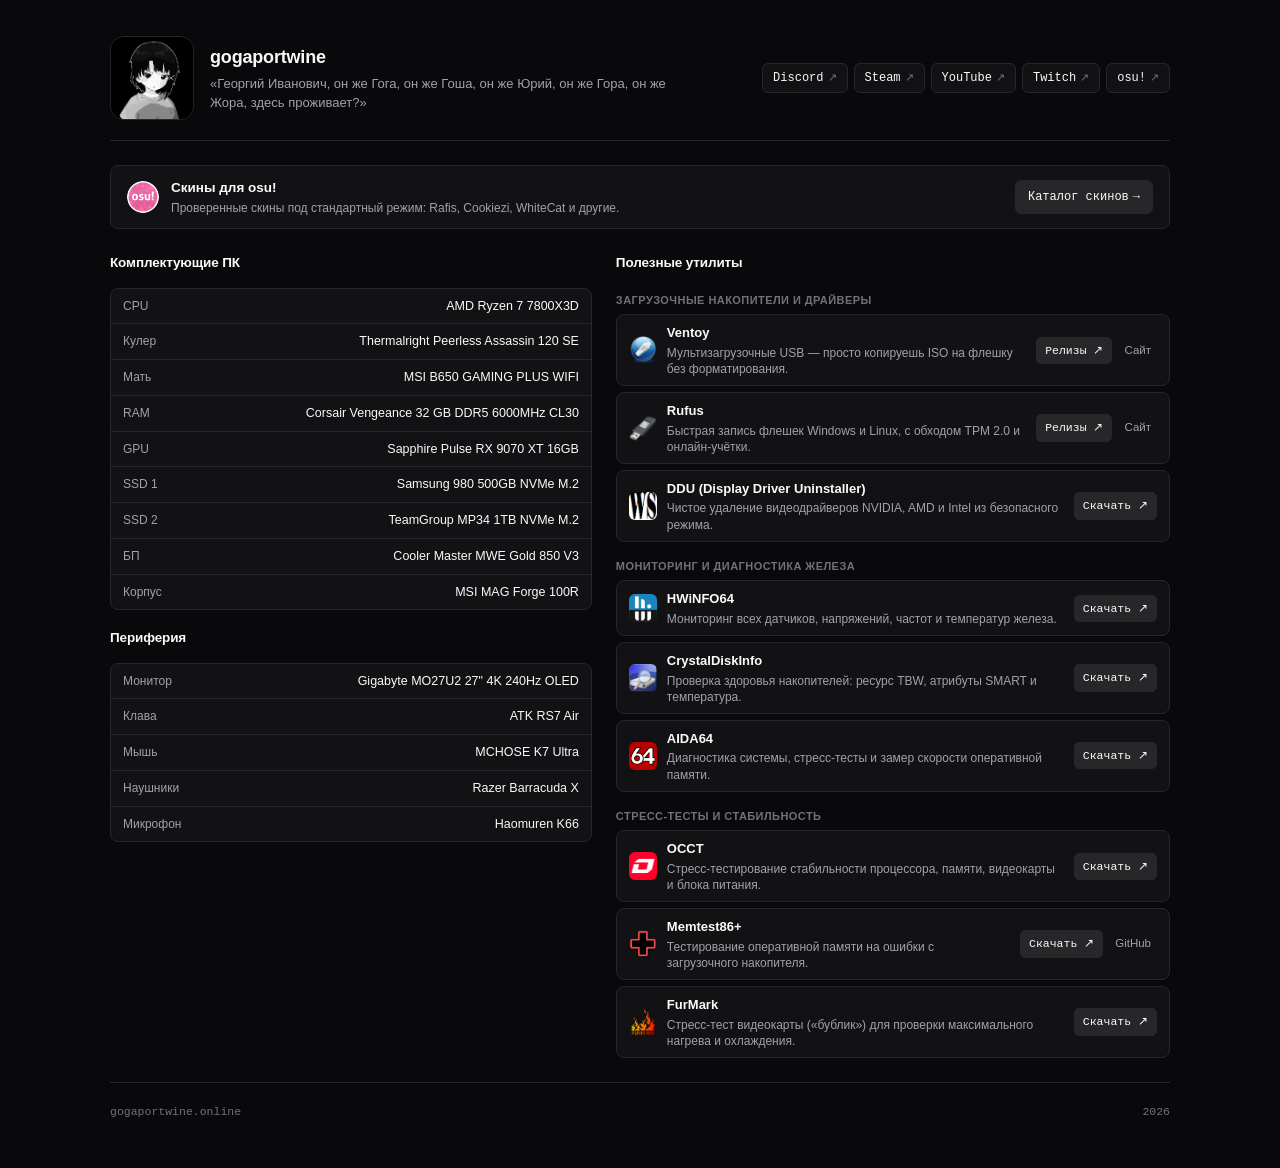
==== index.html @ 18d05269 "Fix audit findings: remove duplicate assets, improve accessibility, and clean styles" ====
<!DOCTYPE html>
<html lang="ru">
<head>
<meta charset="UTF-8">
<meta name="viewport" content="width=device-width, initial-scale=1">
<title>gogaportwine</title>
<meta name="description" content="Личная страница gogaportwine — сетап, полезные утилиты для ПК и osu! скины.">

<!-- Open Graph -->
<meta property="og:type" content="website">
<meta property="og:url" content="https://gogaportwine.online/">
<meta property="og:title" content="gogaportwine">
<meta property="og:description" content="Сетап, полезные утилиты для ПК и osu! скины.">
<meta property="og:image" content="https://gogaportwine.online/avatar.jpg">
<meta name="theme-color" content="#09090b">

<!-- Favicon -->
<link rel="icon" type="image/svg+xml" href="favicon.svg">
<link rel="alternate icon" href="favicon.ico">

<!-- Shared Stylesheet -->
<link rel="stylesheet" href="style.css">

<style>
  body {
    padding: 36px 24px 48px;
  }

  .container {
    max-width: 1060px;
    gap: 24px;
  }

  /* Header & Top Bar */
  .top-bar {
    display: flex;
    justify-content: space-between;
    align-items: center;
    flex-wrap: wrap;
    gap: 16px;
    padding-bottom: 20px;
    border-bottom: 1px solid var(--border);
  }

  .header {
    display: flex;
    gap: 16px;
    align-items: center;
  }
  .avatar {
    width: 84px;
    height: 84px;
    border-radius: 14px;
    object-fit: cover;
    border: 1px solid var(--border);
    background: var(--card);
    flex-shrink: 0;
  }
  .header-content h1 {
    font-size: 18px;
    font-weight: 600;
    color: var(--fg);
    letter-spacing: -0.01em;
  }
  .header-content .quote {
    color: var(--fg-muted);
    font-size: 13px;
    margin-top: 3px;
    max-width: 480px;
  }

  /* Contacts */
  .contacts {
    display: flex;
    flex-wrap: wrap;
    gap: 6px;
  }
  .contact-link {
    display: inline-flex;
    align-items: center;
    gap: 4px;
    background: var(--card);
    border: 1px solid var(--border);
    color: var(--fg);
    padding: 5px 10px;
    border-radius: 6px;
    font-size: 12px;
    font-family: var(--font-mono);
    transition: background 140ms var(--ease), border-color 140ms var(--ease), color 140ms var(--ease);
  }
  .contact-link:hover {
    background: var(--card-hover);
    border-color: var(--border-hover);
    color: #fff;
    text-decoration: none;
  }
  .contact-link .arr {
    color: var(--fg-dim);
    font-size: 11px;
  }

  /* osu! Full-Width Banner */
  .osu-banner {
    display: flex;
    justify-content: space-between;
    align-items: center;
    gap: 16px;
    background: var(--card);
    border: 1px solid var(--border);
    border-radius: 8px;
    padding: 12px 16px;
    transition: border-color 140ms var(--ease), background 140ms var(--ease);
  }
  .osu-banner:hover {
    border-color: var(--border-hover);
  }
  .osu-banner-main {
    display: flex;
    align-items: center;
    gap: 12px;
    min-width: 0;
  }
  .osu-banner-icon {
    width: 32px;
    height: 32px;
    object-fit: contain;
    flex-shrink: 0;
    border-radius: 50%;
  }
  .osu-banner-text {
    min-width: 0;
    display: flex;
    flex-direction: column;
    gap: 2px;
  }
  .osu-banner-title {
    font-size: 13.5px;
    font-weight: 600;
    color: var(--fg);
  }
  .osu-banner-desc {
    font-size: 12px;
    color: var(--fg-muted);
    line-height: 1.35;
  }
  .osu-banner-btn {
    padding: 7px 12px;
    border-radius: 6px;
    flex-shrink: 0;
  }

  /* 2-Column Main Grid */
  .main-grid {
    display: grid;
    grid-template-columns: 1fr 1.15fr;
    gap: 24px;
    align-items: start;
  }

  @media (max-width: 860px) {
    .main-grid {
      grid-template-columns: 1fr;
      gap: 20px;
    }
  }
  @media (max-width: 520px) {
    body {
      padding: 24px 16px 36px;
    }
    .top-bar {
      flex-direction: column;
      align-items: flex-start;
      gap: 14px;
    }
    .osu-banner {
      flex-direction: column;
      align-items: flex-start;
      gap: 12px;
    }
    .osu-banner-btn {
      width: 100%;
      justify-content: center;
    }
    .tool-card {
      flex-direction: column;
      align-items: stretch;
      gap: 10px;
    }
    .tool-actions {
      align-self: flex-start;
    }
  }

  /* Columns */
  .col {
    display: flex;
    flex-direction: column;
    gap: 12px;
  }
  .col-header {
    font-size: 13.5px;
    font-weight: 600;
    color: var(--fg);
    letter-spacing: -0.01em;
    padding-bottom: 2px;
    display: flex;
    justify-content: space-between;
    align-items: center;
  }

  /* Specs Table (Column 1) */
  .specs-table {
    border: 1px solid var(--border);
    border-radius: 8px;
    background: var(--card);
    overflow: hidden;
  }
  .spec-item {
    display: flex;
    justify-content: space-between;
    gap: 12px;
    padding: 8px 12px;
    font-size: 12.5px;
    border-bottom: 1px solid var(--border);
  }
  .spec-item:last-child {
    border-bottom: none;
  }
  .spec-label {
    color: var(--fg-muted);
    font-family: var(--font);
    font-size: 12px;
    flex-shrink: 0;
  }
  .spec-value {
    color: var(--fg);
    font-weight: 500;
    text-align: right;
    word-break: break-word;
  }

  /* Utilities (Column 2) */
  .group {
    display: flex;
    flex-direction: column;
    gap: 6px;
  }
  .group-title {
    font-size: 11px;
    font-weight: 600;
    color: var(--fg-dim);
    text-transform: uppercase;
    letter-spacing: 0.04em;
    margin-top: 4px;
  }
  .tools-list {
    display: flex;
    flex-direction: column;
    gap: 6px;
  }
  .tool-card {
    display: flex;
    align-items: center;
    justify-content: space-between;
    gap: 12px;
    background: var(--card);
    border: 1px solid var(--border);
    border-radius: 8px;
    padding: 8px 12px;
    transition: background 140ms var(--ease), border-color 140ms var(--ease), color 140ms var(--ease);
  }
  .tool-card:hover {
    background: var(--card-hover);
    border-color: var(--border-hover);
  }
  .tool-main {
    display: flex;
    align-items: center;
    gap: 10px;
    min-width: 0;
    flex: 1;
  }
  .tool-icon {
    width: 28px;
    height: 28px;
    object-fit: contain;
    flex-shrink: 0;
    border-radius: 6px;
  }
  .tool-body {
    min-width: 0;
    display: flex;
    flex-direction: column;
    gap: 2px;
  }
  .tool-title {
    font-size: 13px;
    font-weight: 600;
    color: var(--fg);
  }
  .tool-desc {
    font-size: 12px;
    color: var(--fg-muted);
    line-height: 1.35;
  }
  .tool-actions {
    display: flex;
    gap: 6px;
    align-items: center;
    flex-shrink: 0;
  }
  .tool-actions .btn {
    font-size: 11.5px;
    padding: 4px 8px;
  }

  /* Footer */
  footer {
    padding-top: 20px;
    display: flex;
    justify-content: space-between;
    font-size: 11.5px;
  }
</style>
</head>
<body>

<div class="container">
  <!-- Top Bar: Profile & Contacts -->
  <div class="top-bar">
    <div class="header">
      <img class="avatar" src="avatar.jpg" alt="gogaportwine" width="84" height="84" onerror="this.outerHTML='<div class=\'avatar\' style=\'display:grid;place-items:center;font-weight:600;\'>G</div>'">
      <div class="header-content">
        <h1>gogaportwine</h1>
        <p class="quote">«Георгий Иванович, он же Гога, он же Гоша, он же Юрий, он же Гора, он же Жора, здесь проживает?»</p>
      </div>
    </div>

    <!-- Contacts (No Telegram) -->
    <nav class="contacts">
      <a class="contact-link" href="https://discord.com/users/445629054708613141" target="_blank" rel="noopener">
        Discord <span class="arr">↗</span>
      </a>
      <a class="contact-link" href="https://steamcommunity.com/id/malloyt" target="_blank" rel="noopener">
        Steam <span class="arr">↗</span>
      </a>
      <a class="contact-link" href="https://youtube.com/@gogaportwine" target="_blank" rel="noopener">
        YouTube <span class="arr">↗</span>
      </a>
      <a class="contact-link" href="https://twitch.tv/gogaportwine" target="_blank" rel="noopener">
        Twitch <span class="arr">↗</span>
      </a>
      <a class="contact-link" href="https://osu.ppy.sh/users/14331939" target="_blank" rel="noopener">
        osu! <span class="arr">↗</span>
      </a>
    </nav>
  </div>

  <!-- osu! Full-Width Banner -->
  <aside class="osu-banner">
    <div class="osu-banner-main">
      <img src="icons/osu.svg" class="osu-banner-icon" alt="osu!" width="32" height="32" loading="lazy">
      <div class="osu-banner-text">
        <div class="osu-banner-title">Скины для osu!</div>
        <div class="osu-banner-desc">
          Проверенные скины под стандартный режим: Rafis, Cookiezi, WhiteCat и другие.
        </div>
      </div>
    </div>
    <a class="btn osu-banner-btn" href="skins/">
      Каталог скинов <span class="arr">→</span>
    </a>
  </aside>

  <!-- 2-Column Main Content -->
  <main class="main-grid">
    
    <!-- COLUMN 1: Комплектующие ПК и Периферия -->
    <section class="col">
      <h2 class="col-header">Комплектующие ПК</h2>
      <div class="specs-table">
        <div class="spec-item">
          <span class="spec-label">CPU</span>
          <span class="spec-value">AMD Ryzen 7 7800X3D</span>
        </div>
        <div class="spec-item">
          <span class="spec-label">Кулер</span>
          <span class="spec-value">Thermalright Peerless Assassin 120 SE</span>
        </div>
        <div class="spec-item">
          <span class="spec-label">Мать</span>
          <span class="spec-value">MSI B650 GAMING PLUS WIFI</span>
        </div>
        <div class="spec-item">
          <span class="spec-label">RAM</span>
          <span class="spec-value">Corsair Vengeance 32 GB DDR5 6000MHz CL30</span>
        </div>
        <div class="spec-item">
          <span class="spec-label">GPU</span>
          <span class="spec-value">Sapphire Pulse RX 9070 XT 16GB</span>
        </div>
        <div class="spec-item">
          <span class="spec-label">SSD 1</span>
          <span class="spec-value">Samsung 980 500GB NVMe M.2</span>
        </div>
        <div class="spec-item">
          <span class="spec-label">SSD 2</span>
          <span class="spec-value">TeamGroup MP34 1TB NVMe M.2</span>
        </div>
        <div class="spec-item">
          <span class="spec-label">БП</span>
          <span class="spec-value">Cooler Master MWE Gold 850 V3</span>
        </div>
        <div class="spec-item">
          <span class="spec-label">Корпус</span>
          <span class="spec-value">MSI MAG Forge 100R</span>
        </div>
      </div>

      <h2 class="col-header" style="margin-top: 6px;">Периферия</h2>
      <div class="specs-table">
        <div class="spec-item">
          <span class="spec-label">Монитор</span>
          <span class="spec-value">Gigabyte MO27U2 27" 4K 240Hz OLED</span>
        </div>
        <div class="spec-item">
          <span class="spec-label">Клава</span>
          <span class="spec-value">ATK RS7 Air</span>
        </div>
        <div class="spec-item">
          <span class="spec-label">Мышь</span>
          <span class="spec-value">MCHOSE K7 Ultra</span>
        </div>
        <div class="spec-item">
          <span class="spec-label">Наушники</span>
          <span class="spec-value">Razer Barracuda X</span>
        </div>
        <div class="spec-item">
          <span class="spec-label">Микрофон</span>
          <span class="spec-value">Haomuren K66</span>
        </div>
      </div>
    </section>

    <!-- COLUMN 2: Полезные утилиты -->
    <section class="col">
      <h2 class="col-header">Полезные утилиты</h2>
      
      <!-- Загрузка и ОС -->
      <div class="group">
        <div class="group-title">Загрузочные накопители и драйверы</div>
        <div class="tools-list">
          <div class="tool-card">
            <div class="tool-main">
              <img src="icons/ventoy.png" class="tool-icon" alt="Ventoy" width="28" height="28" loading="lazy">
              <div class="tool-body">
                <div class="tool-title">Ventoy</div>
                <div class="tool-desc">Мультизагрузочные USB — просто копируешь ISO на флешку без форматирования.</div>
              </div>
            </div>
            <div class="tool-actions">
              <a class="btn" href="https://github.com/ventoy/Ventoy/releases/latest" target="_blank" rel="noopener">Релизы ↗</a>
              <a class="btn-subtle" href="https://www.ventoy.net/" target="_blank" rel="noopener">Сайт</a>
            </div>
          </div>

          <div class="tool-card">
            <div class="tool-main">
              <img src="icons/rufus.png" class="tool-icon" alt="Rufus" width="28" height="28" loading="lazy">
              <div class="tool-body">
                <div class="tool-title">Rufus</div>
                <div class="tool-desc">Быстрая запись флешек Windows и Linux, с обходом TPM 2.0 и онлайн-учётки.</div>
              </div>
            </div>
            <div class="tool-actions">
              <a class="btn" href="https://github.com/pbatard/rufus/releases/latest" target="_blank" rel="noopener">Релизы ↗</a>
              <a class="btn-subtle" href="https://rufus.ie/" target="_blank" rel="noopener">Сайт</a>
            </div>
          </div>

          <div class="tool-card">
            <div class="tool-main">
              <img src="icons/ddu.png" class="tool-icon" alt="DDU" width="28" height="28" loading="lazy">
              <div class="tool-body">
                <div class="tool-title">DDU (Display Driver Uninstaller)</div>
                <div class="tool-desc">Чистое удаление видеодрайверов NVIDIA, AMD и Intel из безопасного режима.</div>
              </div>
            </div>
            <div class="tool-actions">
              <a class="btn" href="https://www.wagnardsoft.com/display-driver-uninstaller-ddu-" target="_blank" rel="noopener">Скачать ↗</a>
            </div>
          </div>
        </div>
      </div>

      <!-- Мониторинг и диагностика -->
      <div class="group">
        <div class="group-title">Мониторинг и диагностика железа</div>
        <div class="tools-list">
          <div class="tool-card">
            <div class="tool-main">
              <img src="icons/hwinfo.png" class="tool-icon" alt="HWiNFO64" width="28" height="28" loading="lazy">
              <div class="tool-body">
                <div class="tool-title">HWiNFO64</div>
                <div class="tool-desc">Мониторинг всех датчиков, напряжений, частот и температур железа.</div>
              </div>
            </div>
            <div class="tool-actions">
              <a class="btn" href="https://www.hwinfo.com/download/" target="_blank" rel="noopener">Скачать ↗</a>
            </div>
          </div>

          <div class="tool-card">
            <div class="tool-main">
              <img src="icons/crystaldiskinfo.png" class="tool-icon" alt="CrystalDiskInfo" width="28" height="28" loading="lazy">
              <div class="tool-body">
                <div class="tool-title">CrystalDiskInfo</div>
                <div class="tool-desc">Проверка здоровья накопителей: ресурс TBW, атрибуты SMART и температура.</div>
              </div>
            </div>
            <div class="tool-actions">
              <a class="btn" href="https://crystalmark.info/en/software/crystaldiskinfo/" target="_blank" rel="noopener">Скачать ↗</a>
            </div>
          </div>

          <div class="tool-card">
            <div class="tool-main">
              <img src="icons/aida64.png" class="tool-icon" alt="AIDA64" width="28" height="28" loading="lazy">
              <div class="tool-body">
                <div class="tool-title">AIDA64</div>
                <div class="tool-desc">Диагностика системы, стресс-тесты и замер скорости оперативной памяти.</div>
              </div>
            </div>
            <div class="tool-actions">
              <a class="btn" href="https://www.aida64.com/downloads" target="_blank" rel="noopener">Скачать ↗</a>
            </div>
          </div>
        </div>
      </div>

      <!-- Стресс-тесты -->
      <div class="group">
        <div class="group-title">Стресс-тесты и стабильность</div>
        <div class="tools-list">
          <div class="tool-card">
            <div class="tool-main">
              <img src="icons/occt.png" class="tool-icon" alt="OCCT" width="28" height="28" loading="lazy">
              <div class="tool-body">
                <div class="tool-title">OCCT</div>
                <div class="tool-desc">Стресс-тестирование стабильности процессора, памяти, видеокарты и блока питания.</div>
              </div>
            </div>
            <div class="tool-actions">
              <a class="btn" href="https://www.ocbase.com/download" target="_blank" rel="noopener">Скачать ↗</a>
            </div>
          </div>

          <div class="tool-card">
            <div class="tool-main">
              <img src="icons/memtest86.png" class="tool-icon" alt="Memtest86+" width="28" height="28" loading="lazy">
              <div class="tool-body">
                <div class="tool-title">Memtest86+</div>
                <div class="tool-desc">Тестирование оперативной памяти на ошибки с загрузочного накопителя.</div>
              </div>
            </div>
            <div class="tool-actions">
              <a class="btn" href="https://memtest.org/" target="_blank" rel="noopener">Скачать ↗</a>
              <a class="btn-subtle" href="https://github.com/memtest86plus/memtest86plus" target="_blank" rel="noopener">GitHub</a>
            </div>
          </div>

          <div class="tool-card">
            <div class="tool-main">
              <img src="icons/furmark.png" class="tool-icon" alt="FurMark" width="28" height="28" loading="lazy">
              <div class="tool-body">
                <div class="tool-title">FurMark</div>
                <div class="tool-desc">Стресс-тест видеокарты («бублик») для проверки максимального нагрева и охлаждения.</div>
              </div>
            </div>
            <div class="tool-actions">
              <a class="btn" href="https://geeks3d.com/furmark/" target="_blank" rel="noopener">Скачать ↗</a>
            </div>
          </div>
        </div>
      </div>
    </section>

  </main>

  <!-- Footer -->
  <footer>
    <span>gogaportwine.online</span>
    <span>2026</span>
  </footer>
</div>

</body>
</html>
---- style.css ----
:root {
  --bg: #09090b;
  --card: #121215;
  --card-hover: #18181c;
  --border: #27272a;
  --border-hover: #3f3f46;
  --fg: #fafafa;
  --fg-muted: #a1a1aa;
  --fg-dim: #71717a;
  --link: #60a5fa;
  --link-hover: #93c5fd;
  --btn-bg: #27272a;
  --btn-hover: #3f3f46;
  --font: -apple-system, BlinkMacSystemFont, "Segoe UI", Roboto, Helvetica, Arial, sans-serif;
  --font-mono: ui-monospace, SFMono-Regular, "SF Mono", Menlo, Consolas, monospace;
  --ease: cubic-bezier(0.16, 1, 0.3, 1);
}

* {
  box-sizing: border-box;
  margin: 0;
  padding: 0;
}

@media (prefers-reduced-motion: reduce) {
  *, *::before, *::after {
    animation-duration: 0.01ms !important;
    animation-iteration-count: 1 !important;
    transition-duration: 0.01ms !important;
    scroll-behavior: auto !important;
  }
}

body {
  background: var(--bg);
  color: var(--fg);
  font-family: var(--font);
  font-size: 13px;
  line-height: 1.5;
  -webkit-font-smoothing: antialiased;
  text-rendering: optimizeLegibility;
}

:focus-visible {
  outline: 1.5px solid var(--border-hover);
  outline-offset: 2px;
}

a {
  color: var(--link);
  text-decoration: none;
}
a:hover {
  color: var(--link-hover);
  text-decoration: underline;
}

.container {
  margin: 0 auto;
  display: flex;
  flex-direction: column;
}

/* Button & Link base */
.btn {
  display: inline-flex;
  align-items: center;
  justify-content: center;
  gap: 4px;
  font-family: var(--font-mono);
  font-size: 12px;
  color: var(--fg);
  background: var(--btn-bg);
  border: 1px solid var(--border);
  border-radius: 5px;
  text-decoration: none;
  transition: background 140ms var(--ease), border-color 140ms var(--ease), color 140ms var(--ease);
  white-space: nowrap;
}
.btn:hover {
  background: var(--btn-hover);
  border-color: var(--border-hover);
  color: #fff;
  text-decoration: none;
}
.btn.off {
  background: none;
  color: var(--fg-dim);
  border-color: var(--border);
  cursor: default;
}
.btn-subtle {
  font-size: 11.5px;
  color: var(--fg-muted);
  padding: 4px 6px;
  text-decoration: none;
}
.btn-subtle:hover {
  color: var(--link);
  text-decoration: underline;
}

footer {
  border-top: 1px solid var(--border);
  font-family: var(--font-mono);
  color: var(--fg-dim);
}
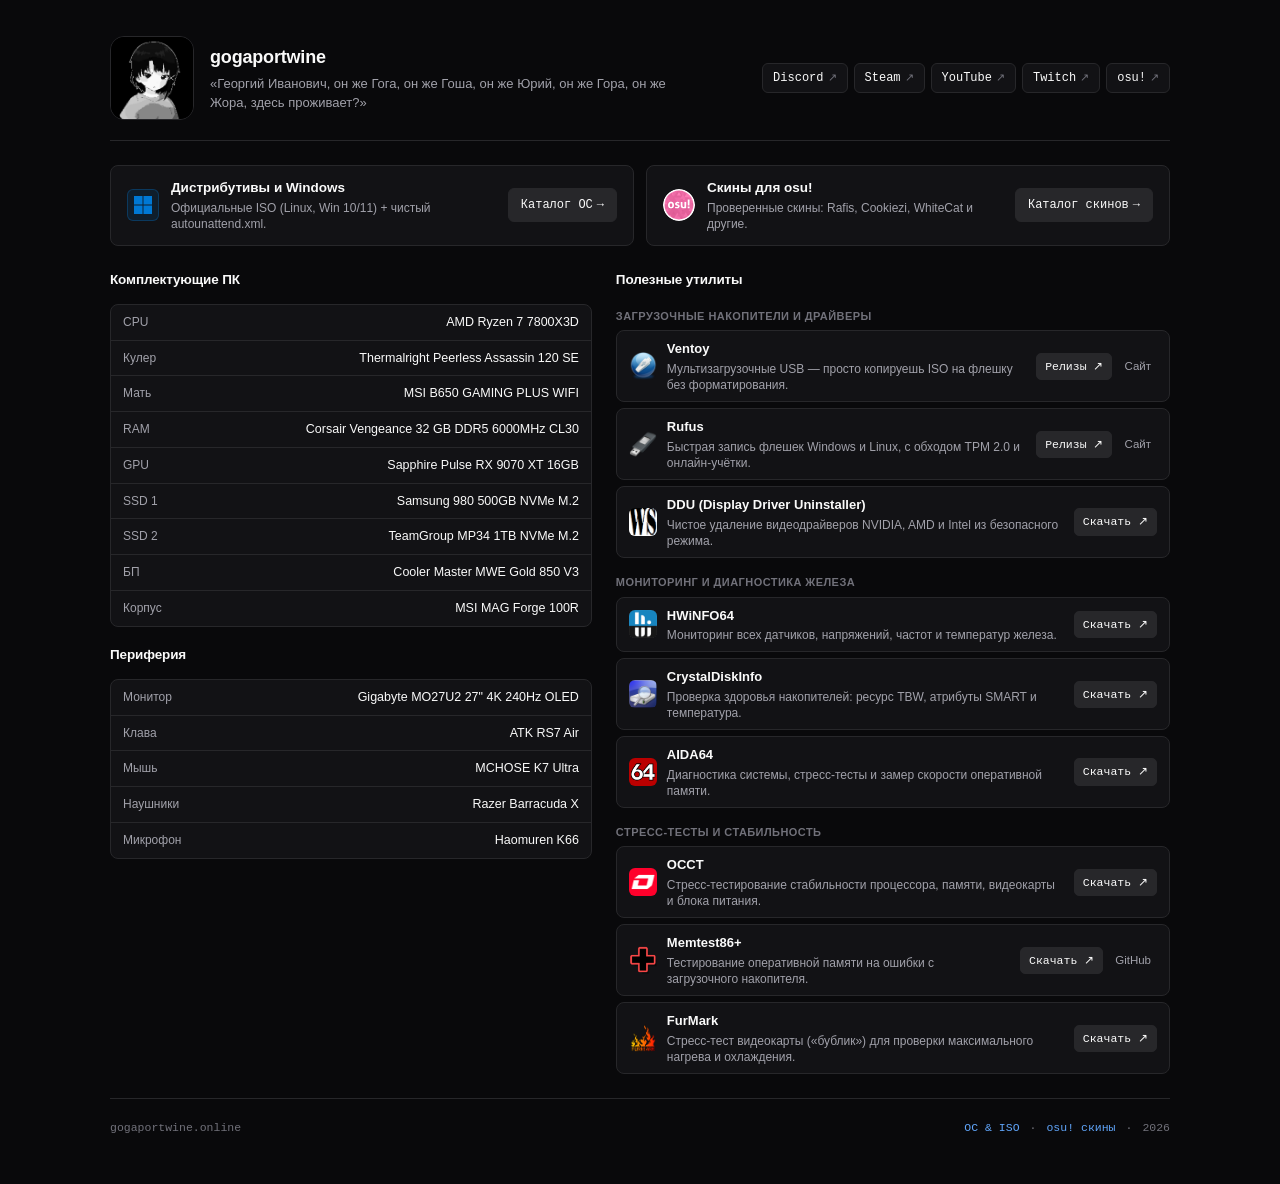
==== commit bc7dabcb: "Add OS distros catalog and autounattend.xml Windows setup" ====
--- a/index.html
+++ b/index.html
@@ -99,7 +99,19 @@
     font-size: 11px;
   }
 
-  /* osu! Full-Width Banner */
+  /* Banners Grid */
+  .banners-grid {
+    display: grid;
+    grid-template-columns: 1fr 1fr;
+    gap: 12px;
+  }
+  @media (max-width: 760px) {
+    .banners-grid {
+      grid-template-columns: 1fr;
+    }
+  }
+
+  /* Banner Cards */
   .osu-banner {
     display: flex;
     justify-content: space-between;
@@ -356,21 +368,42 @@
     </nav>
   </div>
 
-  <!-- osu! Full-Width Banner -->
-  <aside class="osu-banner">
-    <div class="osu-banner-main">
-      <img src="icons/osu.svg" class="osu-banner-icon" alt="osu!" width="32" height="32" loading="lazy">
-      <div class="osu-banner-text">
-        <div class="osu-banner-title">Скины для osu!</div>
-        <div class="osu-banner-desc">
-          Проверенные скины под стандартный режим: Rafis, Cookiezi, WhiteCat и другие.
-        </div>
-      </div>
-    </div>
-    <a class="btn osu-banner-btn" href="skins/">
-      Каталог скинов <span class="arr">→</span>
-    </a>
-  </aside>
+  <!-- Banners: OS & osu! -->
+  <div class="banners-grid">
+    <aside class="osu-banner">
+      <div class="osu-banner-main">
+        <div style="width: 32px; height: 32px; border-radius: 6px; background: rgba(0, 120, 212, 0.12); border: 1px solid rgba(0, 120, 212, 0.3); display: grid; place-items: center; flex-shrink: 0;">
+          <svg width="18" height="18" viewBox="0 0 24 24" fill="#0078d4">
+            <path d="M0,0H11.377V11.372H0ZM12.623,0H24V11.372H12.623ZM0,12.623H11.377V24H0Zm12.623,0H24V24H12.623"/>
+          </svg>
+        </div>
+        <div class="osu-banner-text">
+          <div class="osu-banner-title">Дистрибутивы и Windows</div>
+          <div class="osu-banner-desc">
+            Официальные ISO (Linux, Win 10/11) + чистый autounattend.xml.
+          </div>
+        </div>
+      </div>
+      <a class="btn osu-banner-btn" href="os/">
+        Каталог ОС <span class="arr">→</span>
+      </a>
+    </aside>
+
+    <aside class="osu-banner">
+      <div class="osu-banner-main">
+        <img src="icons/osu.svg" class="osu-banner-icon" alt="osu!" width="32" height="32" loading="lazy">
+        <div class="osu-banner-text">
+          <div class="osu-banner-title">Скины для osu!</div>
+          <div class="osu-banner-desc">
+            Проверенные скины: Rafis, Cookiezi, WhiteCat и другие.
+          </div>
+        </div>
+      </div>
+      <a class="btn osu-banner-btn" href="skins/">
+        Каталог скинов <span class="arr">→</span>
+      </a>
+    </aside>
+  </div>
 
   <!-- 2-Column Main Content -->
   <main class="main-grid">
@@ -590,7 +623,13 @@
   <!-- Footer -->
   <footer>
     <span>gogaportwine.online</span>
-    <span>2026</span>
+    <span style="display: flex; gap: 10px;">
+      <a href="os/">ОС &amp; ISO</a>
+      <span>·</span>
+      <a href="skins/">osu! скины</a>
+      <span>·</span>
+      <span>2026</span>
+    </span>
   </footer>
 </div>
 
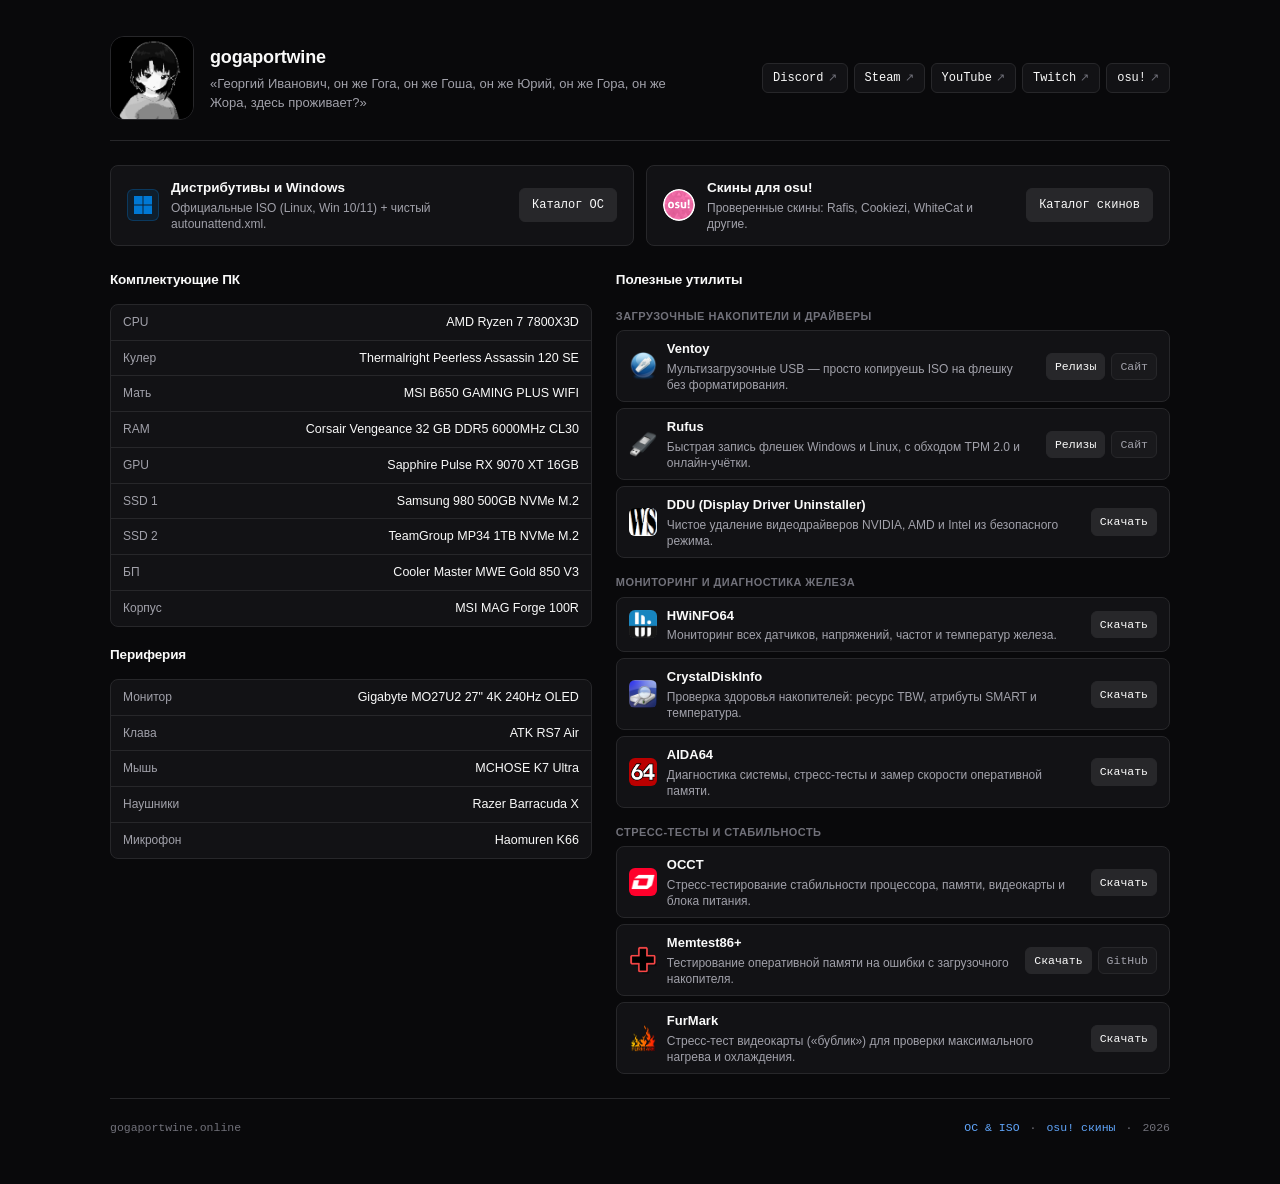
==== commit 7e0b879b: "Remove arrows except socials, improve button affordances, 2-column OS layout" ====
--- a/index.html
+++ b/index.html
@@ -385,7 +385,7 @@
         </div>
       </div>
       <a class="btn osu-banner-btn" href="os/">
-        Каталог ОС <span class="arr">→</span>
+        Каталог ОС
       </a>
     </aside>
 
@@ -400,7 +400,7 @@
         </div>
       </div>
       <a class="btn osu-banner-btn" href="skins/">
-        Каталог скинов <span class="arr">→</span>
+        Каталог скинов
       </a>
     </aside>
   </div>
@@ -492,7 +492,7 @@
               </div>
             </div>
             <div class="tool-actions">
-              <a class="btn" href="https://github.com/ventoy/Ventoy/releases/latest" target="_blank" rel="noopener">Релизы ↗</a>
+              <a class="btn" href="https://github.com/ventoy/Ventoy/releases/latest" target="_blank" rel="noopener">Релизы</a>
               <a class="btn-subtle" href="https://www.ventoy.net/" target="_blank" rel="noopener">Сайт</a>
             </div>
           </div>
@@ -506,7 +506,7 @@
               </div>
             </div>
             <div class="tool-actions">
-              <a class="btn" href="https://github.com/pbatard/rufus/releases/latest" target="_blank" rel="noopener">Релизы ↗</a>
+              <a class="btn" href="https://github.com/pbatard/rufus/releases/latest" target="_blank" rel="noopener">Релизы</a>
               <a class="btn-subtle" href="https://rufus.ie/" target="_blank" rel="noopener">Сайт</a>
             </div>
           </div>
@@ -520,7 +520,7 @@
               </div>
             </div>
             <div class="tool-actions">
-              <a class="btn" href="https://www.wagnardsoft.com/display-driver-uninstaller-ddu-" target="_blank" rel="noopener">Скачать ↗</a>
+              <a class="btn" href="https://www.wagnardsoft.com/display-driver-uninstaller-ddu-" target="_blank" rel="noopener">Скачать</a>
             </div>
           </div>
         </div>
@@ -539,7 +539,7 @@
               </div>
             </div>
             <div class="tool-actions">
-              <a class="btn" href="https://www.hwinfo.com/download/" target="_blank" rel="noopener">Скачать ↗</a>
+              <a class="btn" href="https://www.hwinfo.com/download/" target="_blank" rel="noopener">Скачать</a>
             </div>
           </div>
 
@@ -552,7 +552,7 @@
               </div>
             </div>
             <div class="tool-actions">
-              <a class="btn" href="https://crystalmark.info/en/software/crystaldiskinfo/" target="_blank" rel="noopener">Скачать ↗</a>
+              <a class="btn" href="https://crystalmark.info/en/software/crystaldiskinfo/" target="_blank" rel="noopener">Скачать</a>
             </div>
           </div>
 
@@ -565,7 +565,7 @@
               </div>
             </div>
             <div class="tool-actions">
-              <a class="btn" href="https://www.aida64.com/downloads" target="_blank" rel="noopener">Скачать ↗</a>
+              <a class="btn" href="https://www.aida64.com/downloads" target="_blank" rel="noopener">Скачать</a>
             </div>
           </div>
         </div>
@@ -584,7 +584,7 @@
               </div>
             </div>
             <div class="tool-actions">
-              <a class="btn" href="https://www.ocbase.com/download" target="_blank" rel="noopener">Скачать ↗</a>
+              <a class="btn" href="https://www.ocbase.com/download" target="_blank" rel="noopener">Скачать</a>
             </div>
           </div>
 
@@ -597,7 +597,7 @@
               </div>
             </div>
             <div class="tool-actions">
-              <a class="btn" href="https://memtest.org/" target="_blank" rel="noopener">Скачать ↗</a>
+              <a class="btn" href="https://memtest.org/" target="_blank" rel="noopener">Скачать</a>
               <a class="btn-subtle" href="https://github.com/memtest86plus/memtest86plus" target="_blank" rel="noopener">GitHub</a>
             </div>
           </div>
@@ -611,7 +611,7 @@
               </div>
             </div>
             <div class="tool-actions">
-              <a class="btn" href="https://geeks3d.com/furmark/" target="_blank" rel="noopener">Скачать ↗</a>
+              <a class="btn" href="https://geeks3d.com/furmark/" target="_blank" rel="noopener">Скачать</a>
             </div>
           </div>
         </div>
--- a/style.css
+++ b/style.css
@@ -67,21 +67,27 @@
   align-items: center;
   justify-content: center;
   gap: 4px;
+  padding: 4px 10px;
   font-family: var(--font-mono);
   font-size: 12px;
   color: var(--fg);
   background: var(--btn-bg);
   border: 1px solid var(--border);
-  border-radius: 5px;
+  border-radius: 6px;
   text-decoration: none;
-  transition: background 140ms var(--ease), border-color 140ms var(--ease), color 140ms var(--ease);
+  transition: background 140ms var(--ease), border-color 140ms var(--ease), color 140ms var(--ease), transform 80ms var(--ease);
   white-space: nowrap;
+  cursor: pointer;
 }
 .btn:hover {
   background: var(--btn-hover);
   border-color: var(--border-hover);
   color: #fff;
   text-decoration: none;
+}
+.btn:active,
+.btn-subtle:active {
+  transform: translateY(1px);
 }
 .btn.off {
   background: none;
@@ -90,14 +96,27 @@
   cursor: default;
 }
 .btn-subtle {
+  display: inline-flex;
+  align-items: center;
+  justify-content: center;
+  gap: 4px;
+  font-family: var(--font-mono);
   font-size: 11.5px;
   color: var(--fg-muted);
-  padding: 4px 6px;
+  background: rgba(255, 255, 255, 0.03);
+  border: 1px solid var(--border);
+  border-radius: 6px;
+  padding: 4px 8px;
   text-decoration: none;
+  transition: background 140ms var(--ease), border-color 140ms var(--ease), color 140ms var(--ease), transform 80ms var(--ease);
+  white-space: nowrap;
+  cursor: pointer;
 }
 .btn-subtle:hover {
-  color: var(--link);
-  text-decoration: underline;
+  color: #fff;
+  background: var(--card-hover);
+  border-color: var(--border-hover);
+  text-decoration: none;
 }
 
 footer {
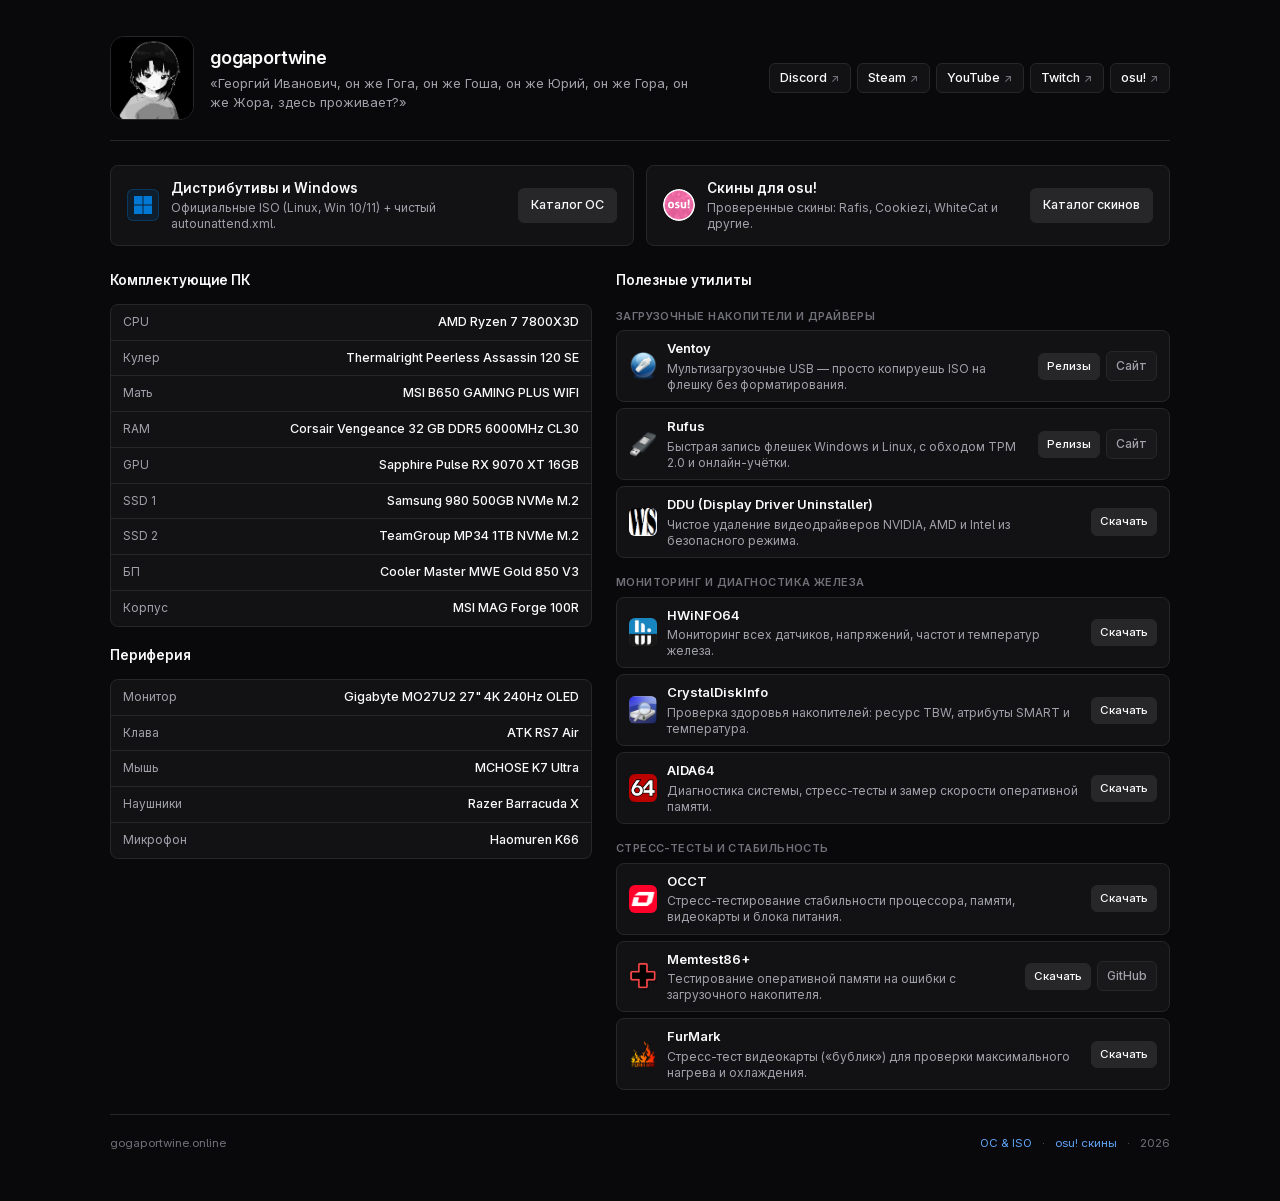
==== commit f0c77cdc: "Switch site and buttons from monospace to Adwaita Sans" ====
--- a/index.html
+++ b/index.html
@@ -4,13 +4,13 @@
 <meta charset="UTF-8">
 <meta name="viewport" content="width=device-width, initial-scale=1">
 <title>gogaportwine</title>
-<meta name="description" content="Личная страница gogaportwine — сетап, полезные утилиты для ПК и osu! скины.">
+<meta name="description" content="Личная страница gogaportwine — сетап, полезные утилиты для ПК, образы ОС (Windows, Linux, autounattend.xml) и скины для osu!.">
 
 <!-- Open Graph -->
 <meta property="og:type" content="website">
 <meta property="og:url" content="https://gogaportwine.online/">
 <meta property="og:title" content="gogaportwine">
-<meta property="og:description" content="Сетап, полезные утилиты для ПК и osu! скины.">
+<meta property="og:description" content="Сетап, полезные утилиты для ПК, образы ОС (Windows, Linux, autounattend.xml) и скины для osu!.">
 <meta property="og:image" content="https://gogaportwine.online/avatar.jpg">
 <meta name="theme-color" content="#09090b">
 
@@ -56,12 +56,6 @@
     background: var(--card);
     flex-shrink: 0;
   }
-  .header-content h1 {
-    font-size: 18px;
-    font-weight: 600;
-    color: var(--fg);
-    letter-spacing: -0.01em;
-  }
   .header-content .quote {
     color: var(--fg-muted);
     font-size: 13px;
@@ -84,8 +78,9 @@
     color: var(--fg);
     padding: 5px 10px;
     border-radius: 6px;
-    font-size: 12px;
-    font-family: var(--font-mono);
+    font-size: 12.5px;
+    font-weight: 500;
+    font-family: var(--font);
     transition: background 140ms var(--ease), border-color 140ms var(--ease), color 140ms var(--ease);
   }
   .contact-link:hover {
--- a/style.css
+++ b/style.css
@@ -1,3 +1,11 @@
+@font-face {
+  font-family: "Adwaita Sans";
+  src: local("Adwaita Sans"), url("fonts/AdwaitaSans.woff2") format("woff2");
+  font-weight: 100 900;
+  font-style: normal;
+  font-display: swap;
+}
+
 :root {
   --bg: #09090b;
   --card: #121215;
@@ -11,8 +19,8 @@
   --link-hover: #93c5fd;
   --btn-bg: #27272a;
   --btn-hover: #3f3f46;
-  --font: -apple-system, BlinkMacSystemFont, "Segoe UI", Roboto, Helvetica, Arial, sans-serif;
-  --font-mono: ui-monospace, SFMono-Regular, "SF Mono", Menlo, Consolas, monospace;
+  --font: "Adwaita Sans", -apple-system, BlinkMacSystemFont, "Segoe UI", Roboto, Helvetica, Arial, sans-serif;
+  --font-mono: "Adwaita Mono", ui-monospace, SFMono-Regular, "SF Mono", Menlo, Consolas, monospace;
   --ease: cubic-bezier(0.16, 1, 0.3, 1);
 }
 
@@ -67,9 +75,10 @@
   align-items: center;
   justify-content: center;
   gap: 4px;
-  padding: 4px 10px;
-  font-family: var(--font-mono);
-  font-size: 12px;
+  padding: 5px 11px;
+  font-family: var(--font);
+  font-size: 12.5px;
+  font-weight: 500;
   color: var(--fg);
   background: var(--btn-bg);
   border: 1px solid var(--border);
@@ -89,24 +98,19 @@
 .btn-subtle:active {
   transform: translateY(1px);
 }
-.btn.off {
-  background: none;
-  color: var(--fg-dim);
-  border-color: var(--border);
-  cursor: default;
-}
 .btn-subtle {
   display: inline-flex;
   align-items: center;
   justify-content: center;
   gap: 4px;
-  font-family: var(--font-mono);
-  font-size: 11.5px;
+  font-family: var(--font);
+  font-size: 12px;
+  font-weight: 500;
   color: var(--fg-muted);
   background: rgba(255, 255, 255, 0.03);
   border: 1px solid var(--border);
   border-radius: 6px;
-  padding: 4px 8px;
+  padding: 5px 9px;
   text-decoration: none;
   transition: background 140ms var(--ease), border-color 140ms var(--ease), color 140ms var(--ease), transform 80ms var(--ease);
   white-space: nowrap;
@@ -119,8 +123,40 @@
   text-decoration: none;
 }
 
+.back-link {
+  font-size: 12.5px;
+  font-weight: 500;
+  font-family: var(--font);
+  color: var(--fg-muted);
+  display: inline-flex;
+  align-items: center;
+  gap: 4px;
+  padding: 4px 9px;
+  background: var(--card);
+  border: 1px solid var(--border);
+  border-radius: 6px;
+  width: fit-content;
+}
+.back-link:hover {
+  color: #fff;
+  border-color: var(--border-hover);
+  text-decoration: none;
+}
+
+.header h1 {
+  font-size: 18px;
+  font-weight: 600;
+  color: var(--fg);
+  letter-spacing: -0.01em;
+}
+.header p {
+  font-size: 13px;
+  color: var(--fg-muted);
+  margin-top: 2px;
+}
+
 footer {
   border-top: 1px solid var(--border);
-  font-family: var(--font-mono);
+  font-family: var(--font);
   color: var(--fg-dim);
 }
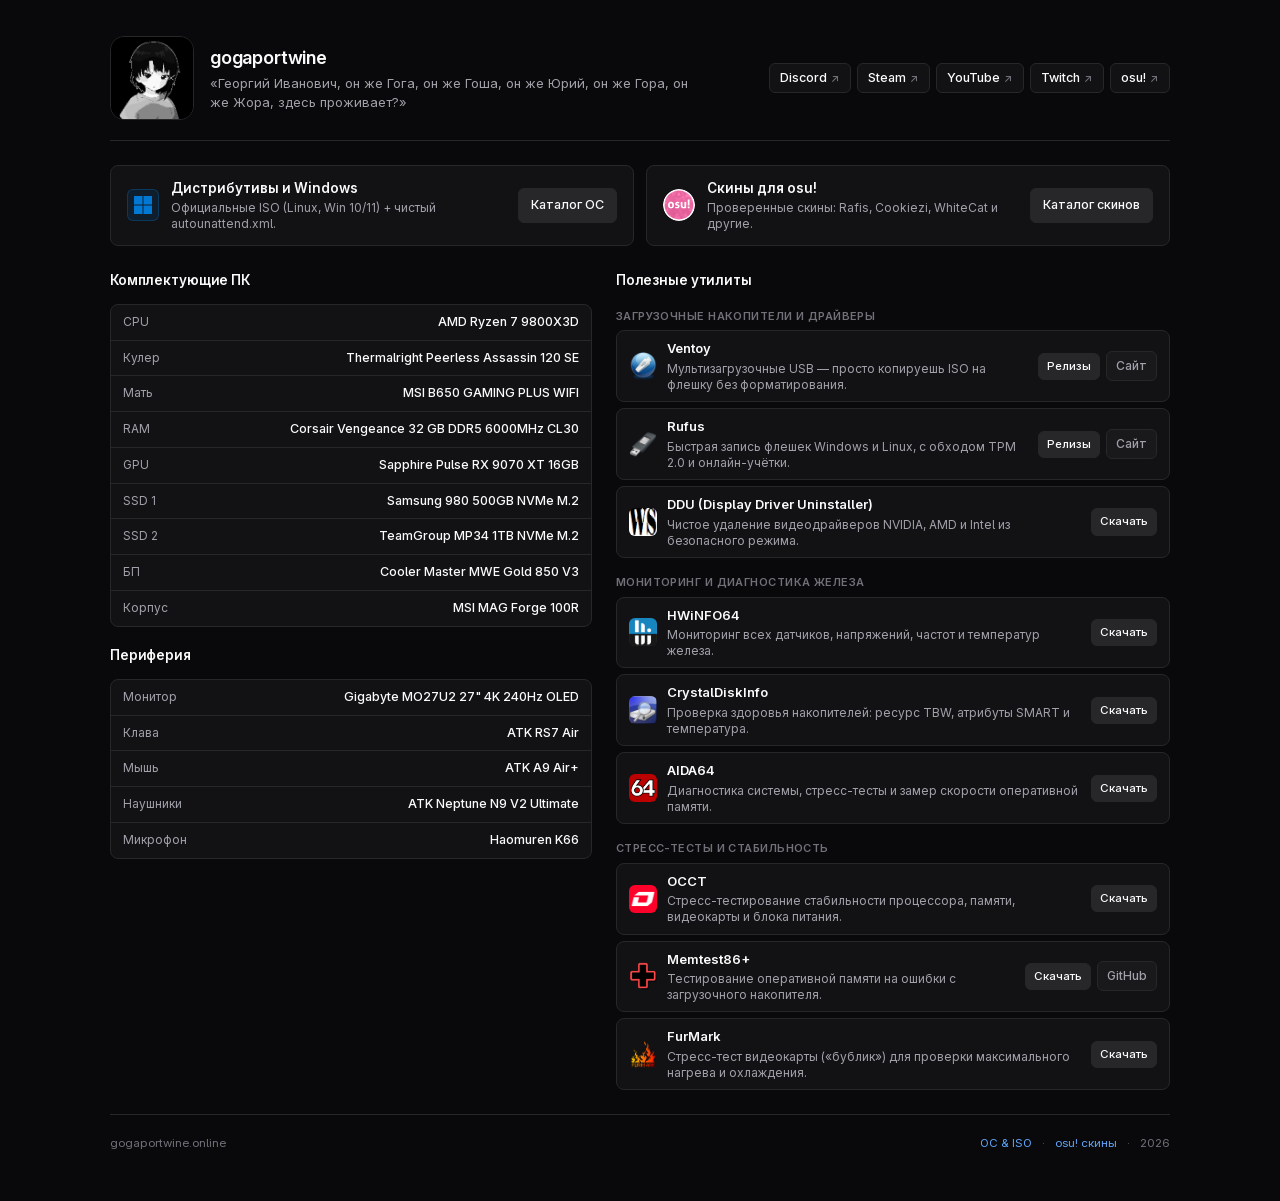
==== commit eb4ae18f: "Update PC specs: Ryzen 7 9800X3D, ATK A9 Air+, ATK Neptune N9 V2 Ultimate" ====
--- a/index.html
+++ b/index.html
@@ -409,7 +409,7 @@
       <div class="specs-table">
         <div class="spec-item">
           <span class="spec-label">CPU</span>
-          <span class="spec-value">AMD Ryzen 7 7800X3D</span>
+          <span class="spec-value">AMD Ryzen 7 9800X3D</span>
         </div>
         <div class="spec-item">
           <span class="spec-label">Кулер</span>
@@ -457,11 +457,11 @@
         </div>
         <div class="spec-item">
           <span class="spec-label">Мышь</span>
-          <span class="spec-value">MCHOSE K7 Ultra</span>
+          <span class="spec-value">ATK A9 Air+</span>
         </div>
         <div class="spec-item">
           <span class="spec-label">Наушники</span>
-          <span class="spec-value">Razer Barracuda X</span>
+          <span class="spec-value">ATK Neptune N9 V2 Ultimate</span>
         </div>
         <div class="spec-item">
           <span class="spec-label">Микрофон</span>
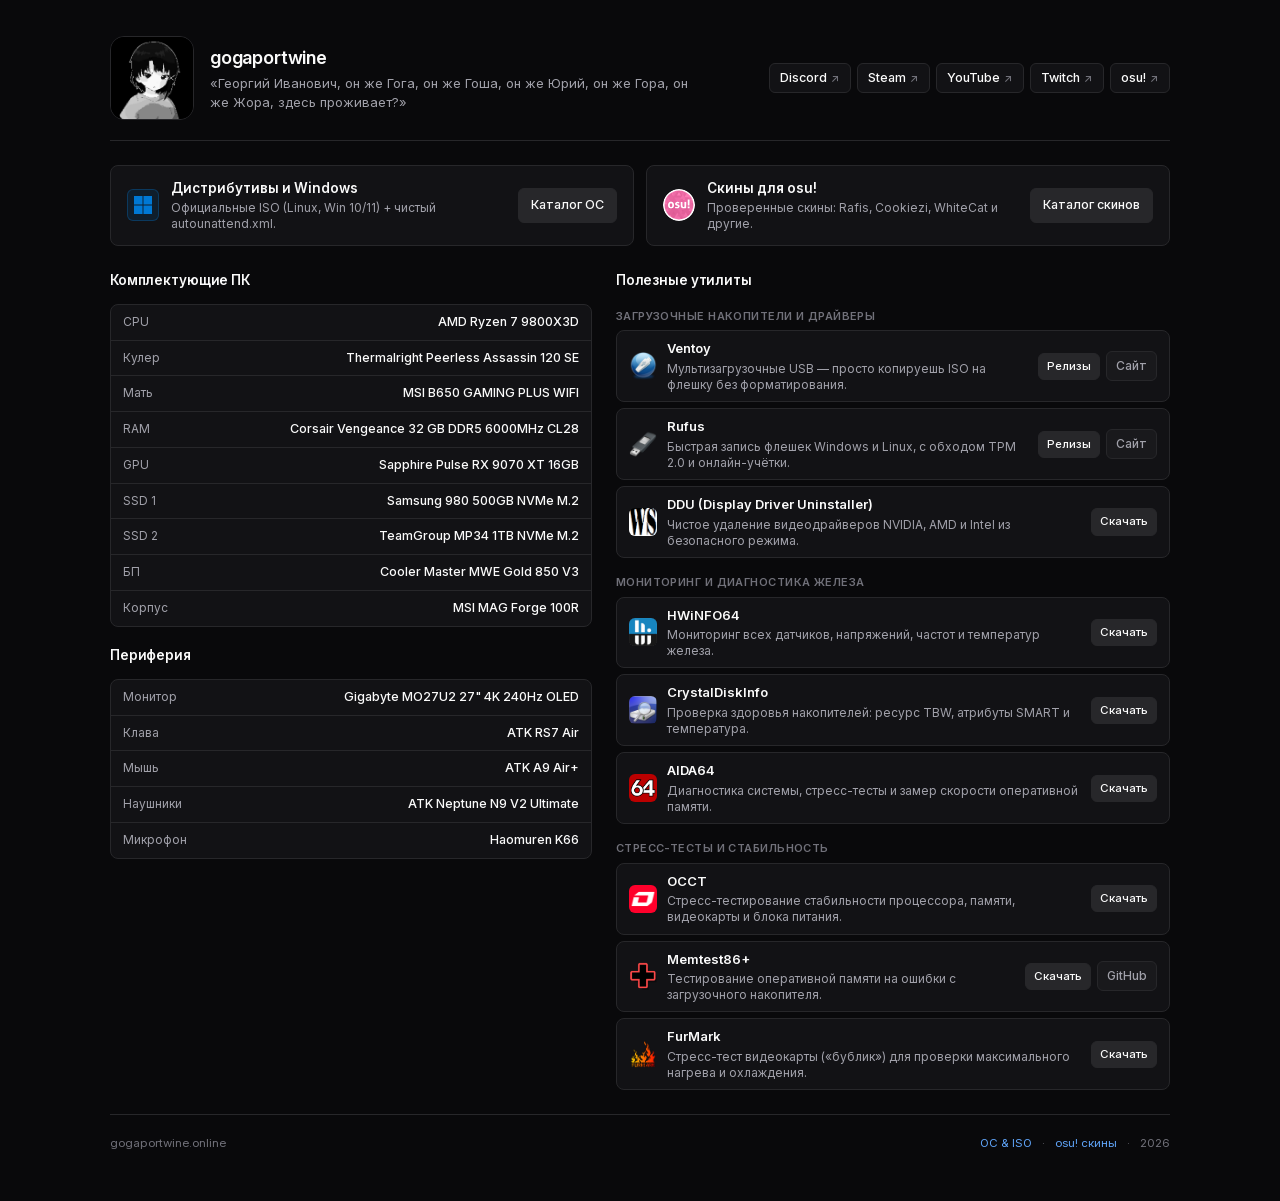
==== commit 02e4cd6f: "Change CL30 to CL28 in RAM specs" ====
--- a/index.html
+++ b/index.html
@@ -421,7 +421,7 @@
         </div>
         <div class="spec-item">
           <span class="spec-label">RAM</span>
-          <span class="spec-value">Corsair Vengeance 32 GB DDR5 6000MHz CL30</span>
+          <span class="spec-value">Corsair Vengeance 32 GB DDR5 6000MHz CL28</span>
         </div>
         <div class="spec-item">
           <span class="spec-label">GPU</span>
--- a/style.css
+++ b/style.css
@@ -1,6 +1,6 @@
 @font-face {
-  font-family: "Adwaita Sans";
-  src: local("Adwaita Sans"), url("fonts/AdwaitaSans.woff2") format("woff2");
+  font-family: "Inter";
+  src: local("Inter"), url("fonts/Inter.woff2") format("woff2");
   font-weight: 100 900;
   font-style: normal;
   font-display: swap;
@@ -19,8 +19,8 @@
   --link-hover: #93c5fd;
   --btn-bg: #27272a;
   --btn-hover: #3f3f46;
-  --font: "Adwaita Sans", -apple-system, BlinkMacSystemFont, "Segoe UI", Roboto, Helvetica, Arial, sans-serif;
-  --font-mono: "Adwaita Mono", ui-monospace, SFMono-Regular, "SF Mono", Menlo, Consolas, monospace;
+  --font: "Inter", -apple-system, BlinkMacSystemFont, "Segoe UI", Roboto, Helvetica, Arial, sans-serif;
+  --font-mono: ui-monospace, SFMono-Regular, "SF Mono", Menlo, Consolas, monospace;
   --ease: cubic-bezier(0.16, 1, 0.3, 1);
 }
 
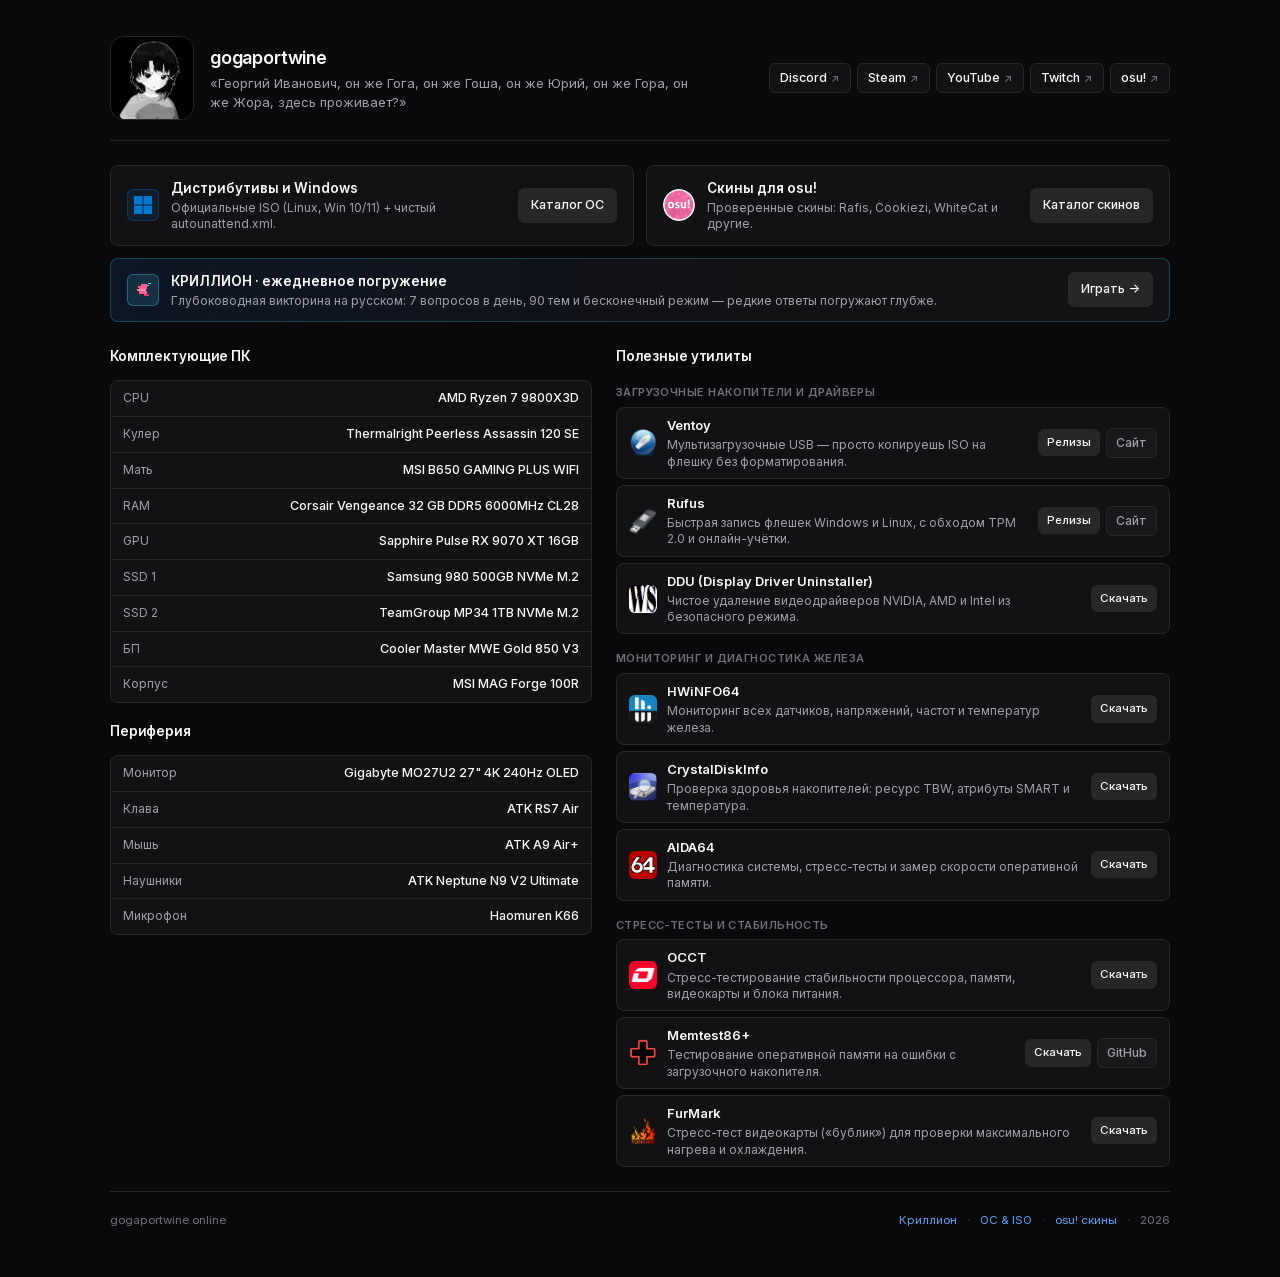
==== commit ade59426: "Add Krillion banner and link to gogaportwine.online home page" ====
--- a/index.html
+++ b/index.html
@@ -155,6 +155,24 @@
     border-radius: 6px;
     flex-shrink: 0;
   }
+  .krillion-banner {
+    grid-column: 1 / -1;
+    border-color: rgba(77, 227, 255, 0.24);
+    background: linear-gradient(90deg, rgba(16, 29, 51, 0.7), var(--card) 60%);
+  }
+  .krillion-banner:hover {
+    border-color: rgba(77, 227, 255, 0.48);
+  }
+  .krillion-badge {
+    width: 32px;
+    height: 32px;
+    border-radius: 6px;
+    background: rgba(77, 227, 255, 0.12);
+    border: 1px solid rgba(77, 227, 255, 0.32);
+    display: grid;
+    place-items: center;
+    flex-shrink: 0;
+  }
 
   /* 2-Column Main Grid */
   .main-grid {
@@ -398,6 +416,32 @@
         Каталог скинов
       </a>
     </aside>
+
+    <aside class="osu-banner krillion-banner">
+      <div class="osu-banner-main">
+        <div class="krillion-badge" aria-hidden="true">
+          <svg width="20" height="20" viewBox="0 0 16 16" shape-rendering="crispEdges">
+            <rect x="6" y="3" width="5" height="2" fill="#ff5d8f"/>
+            <rect x="4" y="5" width="7" height="2" fill="#ff5d8f"/>
+            <rect x="3" y="7" width="7" height="2" fill="#ff85a8"/>
+            <rect x="5" y="9" width="6" height="2" fill="#ff5d8f"/>
+            <rect x="9" y="11" width="4" height="2" fill="#d9386b"/>
+            <rect x="4" y="6" width="1" height="1" fill="#09090b"/>
+            <rect x="11" y="4" width="2" height="1" fill="#4de3ff"/>
+            <rect x="12" y="2" width="2" height="1" fill="#4de3ff"/>
+          </svg>
+        </div>
+        <div class="osu-banner-text">
+          <div class="osu-banner-title">КРИЛЛИОН · ежедневное погружение</div>
+          <div class="osu-banner-desc">
+            Глубоководная викторина на русском: 7 вопросов в день, 90 тем и бесконечный режим — редкие ответы погружают глубже.
+          </div>
+        </div>
+      </div>
+      <a class="btn osu-banner-btn" href="krillion/">
+        Играть →
+      </a>
+    </aside>
   </div>
 
   <!-- 2-Column Main Content -->
@@ -619,6 +663,8 @@
   <footer>
     <span>gogaportwine.online</span>
     <span style="display: flex; gap: 10px;">
+      <a href="krillion/">Криллион</a>
+      <span>·</span>
       <a href="os/">ОС &amp; ISO</a>
       <span>·</span>
       <a href="skins/">osu! скины</a>
